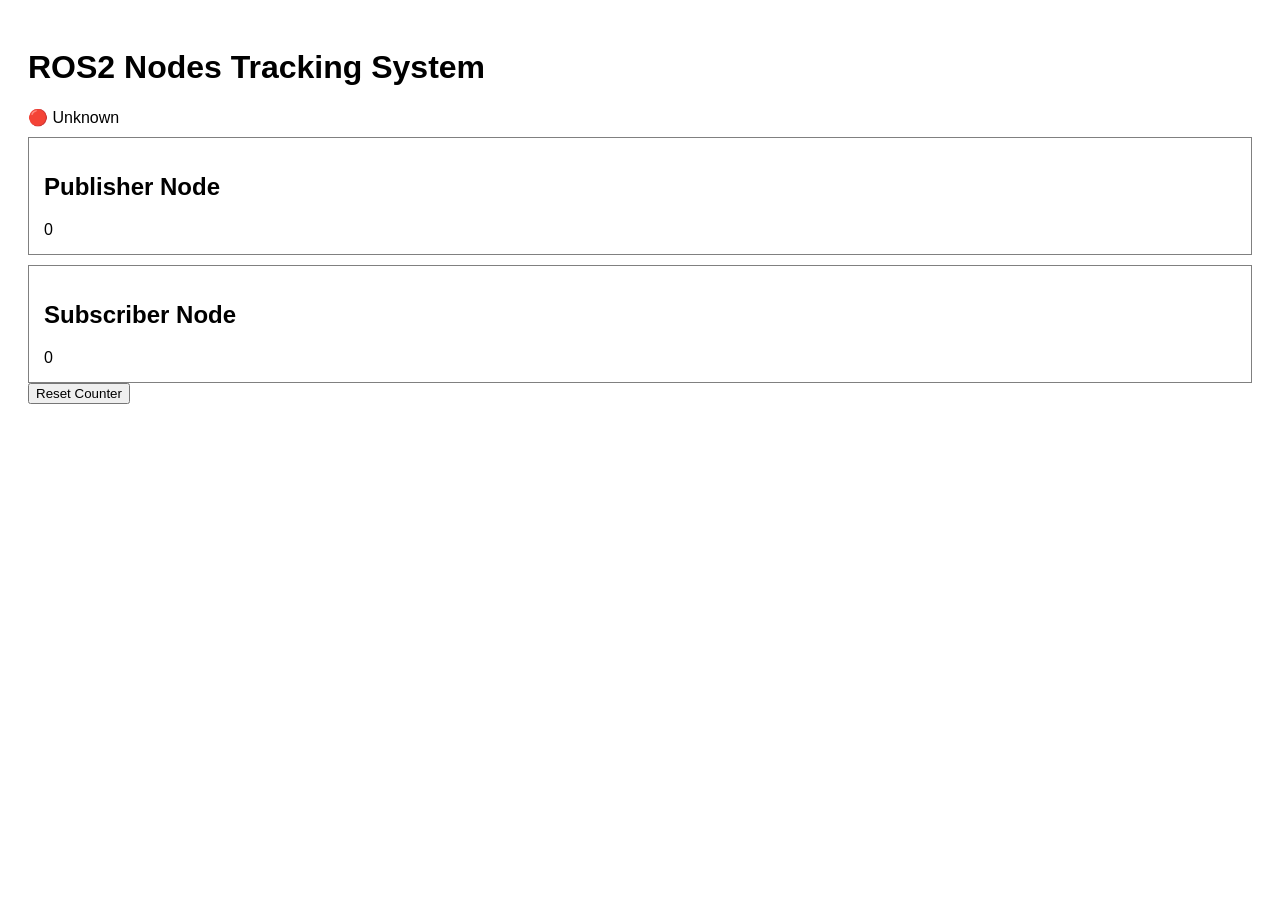
==== frontend/index.html @ ec63adf5 "codebase commit before git workflow adding" ====
<!DOCTYPE html>

<html>

<head>

<title>
ROS2 Nodes Tracking System
</title>

<link rel="stylesheet"
      href="styles.css">

</head>

<body>

<h1>
ROS2 Nodes Tracking System
</h1>

<div id="health">
🔴 Unknown
</div>

<div class="card">

<h2>
Publisher Node
</h2>

<div id="publisher">
0
</div>

</div>

<div class="card">

<h2>
Subscriber Node
</h2>

<div id="subscriber">
0
</div>

</div>

<button onclick="resetCounter()">
Reset Counter
</button>

<script src="app.js"></script>

</body>

</html>
---- frontend/styles.css ----
body
{
    font-family: Arial;
    padding:20px;
}

.card
{
    border:1px solid gray;
    padding:15px;
    margin-top:10px;
}
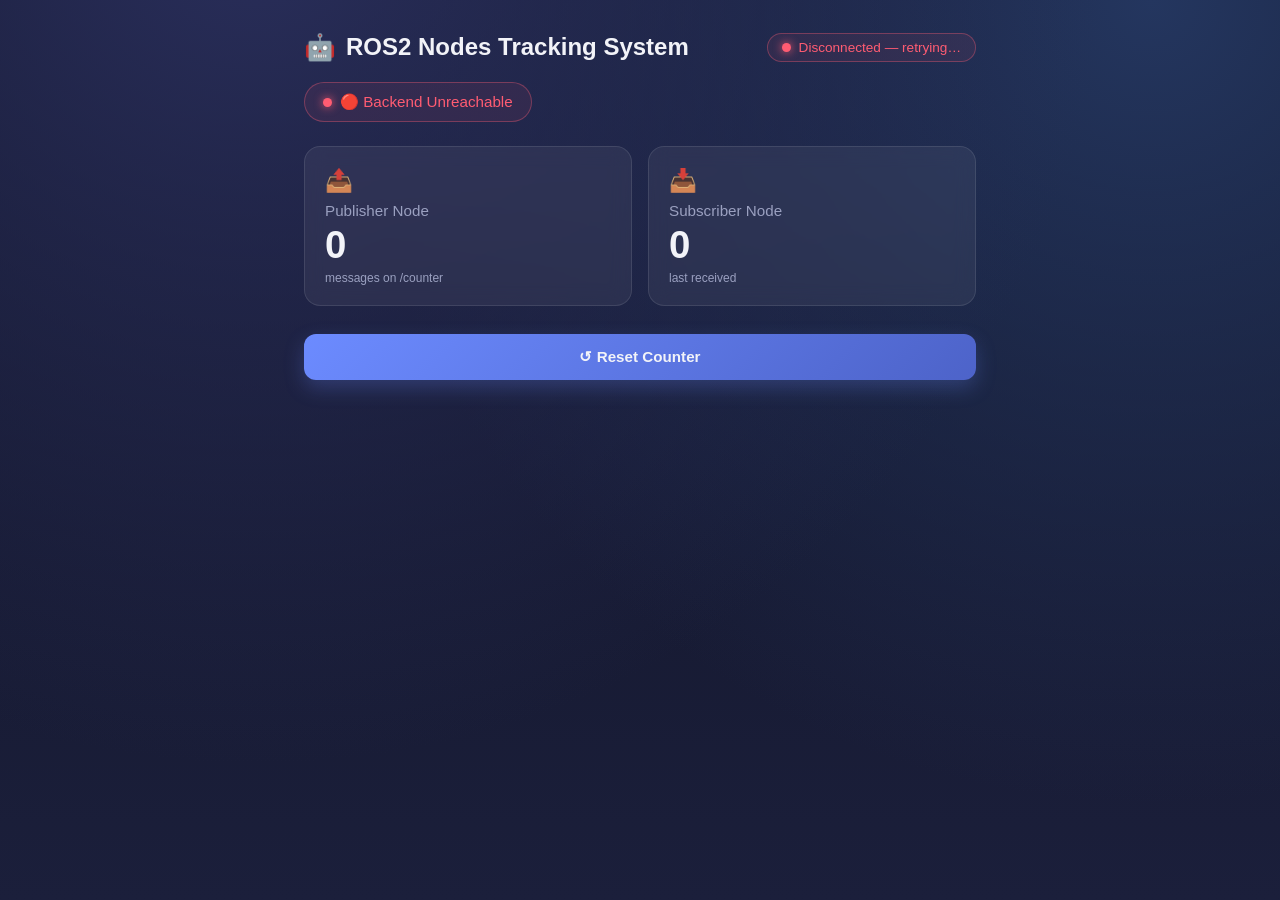
==== commit 9d27a752: "Implement ROS2 integration with FastAPI, add WebSocket support, enhance frontend UI, and include tes" ====
--- a/frontend/index.html
+++ b/frontend/index.html
@@ -1,8 +1,11 @@
 <!DOCTYPE html>
 
-<html>
+<html lang="en">
 
 <head>
+
+<meta charset="UTF-8">
+<meta name="viewport" content="width=device-width, initial-scale=1.0">
 
 <title>
 ROS2 Nodes Tracking System
@@ -15,44 +18,53 @@
 
 <body>
 
-<h1>
-ROS2 Nodes Tracking System
-</h1>
+<div class="app">
 
-<div id="health">
-🔴 Unknown
-</div>
+  <header class="topbar">
 
-<div class="card">
+    <h1>
+      <span class="logo">🤖</span>
+      ROS2 Nodes Tracking System
+    </h1>
 
-<h2>
-Publisher Node
-</h2>
+    <div id="connection" class="pill unknown">
+      <span class="dot"></span>
+      <span class="label">Connecting…</span>
+    </div>
 
-<div id="publisher">
-0
-</div>
+  </header>
+
+  <div id="health" class="pill health unknown">
+    <span class="dot"></span>
+    <span class="label">Checking system health…</span>
+  </div>
+
+  <div class="grid">
+
+    <div class="card">
+      <div class="card-icon">📤</div>
+      <h2>Publisher Node</h2>
+      <div id="publisher" class="value">0</div>
+      <div class="sub">messages on /counter</div>
+    </div>
+
+    <div class="card">
+      <div class="card-icon">📥</div>
+      <h2>Subscriber Node</h2>
+      <div id="subscriber" class="value">0</div>
+      <div class="sub">last received</div>
+    </div>
+
+  </div>
+
+  <button id="reset-btn" onclick="resetCounter()">
+    <span class="btn-label">↺ Reset Counter</span>
+  </button>
 
 </div>
-
-<div class="card">
-
-<h2>
-Subscriber Node
-</h2>
-
-<div id="subscriber">
-0
-</div>
-
-</div>
-
-<button onclick="resetCounter()">
-Reset Counter
-</button>
 
 <script src="app.js"></script>
 
 </body>
 
-</html>+</html>
--- a/frontend/styles.css
+++ b/frontend/styles.css
@@ -1,12 +1,224 @@
-body
-{
-    font-family: Arial;
-    padding:20px;
-}
-
-.card
-{
-    border:1px solid gray;
-    padding:15px;
-    margin-top:10px;
-}+:root {
+    --bg-1: #0f1224;
+    --bg-2: #1b1f3b;
+    --card-bg: rgba(255, 255, 255, 0.06);
+    --card-border: rgba(255, 255, 255, 0.1);
+    --text-main: #f2f3f8;
+    --text-dim: #9ba0c0;
+    --accent: #6c8bff;
+    --green: #35d68a;
+    --red: #ff5c72;
+    --amber: #ffb545;
+}
+
+* {
+    box-sizing: border-box;
+}
+
+body {
+    margin: 0;
+    min-height: 100vh;
+    font-family: "Segoe UI", Roboto, Arial, sans-serif;
+    color: var(--text-main);
+    background: radial-gradient(circle at 20% -10%, #2a2f5c, transparent 60%),
+                radial-gradient(circle at 90% 0%, #24365f, transparent 55%),
+                linear-gradient(180deg, var(--bg-1), var(--bg-2));
+    background-attachment: fixed;
+}
+
+.app {
+    max-width: 720px;
+    margin: 0 auto;
+    padding: 32px 24px 64px;
+    animation: fade-in 0.6s ease-out;
+}
+
+.topbar {
+    display: flex;
+    align-items: center;
+    justify-content: space-between;
+    gap: 16px;
+    flex-wrap: wrap;
+    margin-bottom: 20px;
+}
+
+h1 {
+    font-size: 1.5rem;
+    font-weight: 600;
+    margin: 0;
+    display: flex;
+    align-items: center;
+    gap: 10px;
+}
+
+.logo {
+    font-size: 1.6rem;
+}
+
+/* Pills (status badges) */
+
+.pill {
+    display: inline-flex;
+    align-items: center;
+    gap: 8px;
+    padding: 6px 14px;
+    border-radius: 999px;
+    background: var(--card-bg);
+    border: 1px solid var(--card-border);
+    font-size: 0.85rem;
+    font-weight: 500;
+    transition: background 0.3s ease, border-color 0.3s ease, color 0.3s ease;
+}
+
+.pill.health {
+    font-size: 0.95rem;
+    padding: 10px 18px;
+    margin-bottom: 24px;
+}
+
+.dot {
+    width: 9px;
+    height: 9px;
+    border-radius: 50%;
+    background: var(--text-dim);
+    flex-shrink: 0;
+}
+
+.pill.unknown .dot {
+    background: var(--amber);
+    box-shadow: 0 0 8px var(--amber);
+}
+
+.pill.good {
+    color: var(--green);
+    border-color: rgba(53, 214, 138, 0.35);
+    background: rgba(53, 214, 138, 0.08);
+}
+
+.pill.good .dot {
+    background: var(--green);
+    box-shadow: 0 0 10px var(--green);
+    animation: pulse-dot 1.6s ease-in-out infinite;
+}
+
+.pill.bad {
+    color: var(--red);
+    border-color: rgba(255, 92, 114, 0.35);
+    background: rgba(255, 92, 114, 0.08);
+}
+
+.pill.bad .dot {
+    background: var(--red);
+    box-shadow: 0 0 10px var(--red);
+    animation: pulse-dot 1.2s ease-in-out infinite;
+}
+
+/* Cards */
+
+.grid {
+    display: grid;
+    grid-template-columns: repeat(auto-fit, minmax(220px, 1fr));
+    gap: 16px;
+    margin-bottom: 28px;
+}
+
+.card {
+    background: var(--card-bg);
+    border: 1px solid var(--card-border);
+    border-radius: 16px;
+    padding: 20px;
+    backdrop-filter: blur(10px);
+    transition: transform 0.25s ease, border-color 0.25s ease;
+}
+
+.card:hover {
+    transform: translateY(-3px);
+    border-color: rgba(255, 255, 255, 0.2);
+}
+
+.card-icon {
+    font-size: 1.4rem;
+    opacity: 0.85;
+}
+
+.card h2 {
+    font-size: 0.95rem;
+    font-weight: 500;
+    color: var(--text-dim);
+    margin: 8px 0 4px;
+}
+
+.card .value {
+    font-size: 2.4rem;
+    font-weight: 700;
+    font-variant-numeric: tabular-nums;
+    color: var(--text-main);
+    transition: color 0.2s ease;
+}
+
+.card .value.bump {
+    animation: bump 0.35s ease;
+    color: var(--accent);
+}
+
+.card .sub {
+    font-size: 0.75rem;
+    color: var(--text-dim);
+    margin-top: 4px;
+}
+
+/* Reset button */
+
+button {
+    display: block;
+    width: 100%;
+    padding: 14px;
+    font-size: 0.95rem;
+    font-weight: 600;
+    color: var(--text-main);
+    background: linear-gradient(135deg, var(--accent), #4d63c9);
+    border: none;
+    border-radius: 12px;
+    cursor: pointer;
+    transition: transform 0.15s ease, box-shadow 0.15s ease, opacity 0.2s ease;
+    box-shadow: 0 8px 20px rgba(108, 139, 255, 0.25);
+}
+
+button:hover {
+    transform: translateY(-2px);
+    box-shadow: 0 10px 24px rgba(108, 139, 255, 0.35);
+}
+
+button:active {
+    transform: translateY(0);
+}
+
+button:disabled {
+    opacity: 0.6;
+    cursor: progress;
+    transform: none;
+}
+
+/* Animations */
+
+@keyframes fade-in {
+    from { opacity: 0; transform: translateY(8px); }
+    to   { opacity: 1; transform: translateY(0); }
+}
+
+@keyframes pulse-dot {
+    0%, 100% { opacity: 1; }
+    50%      { opacity: 0.35; }
+}
+
+@keyframes bump {
+    0%   { transform: scale(1); }
+    40%  { transform: scale(1.18); }
+    100% { transform: scale(1); }
+}
+
+@media (max-width: 480px) {
+    .card .value {
+        font-size: 2rem;
+    }
+}
